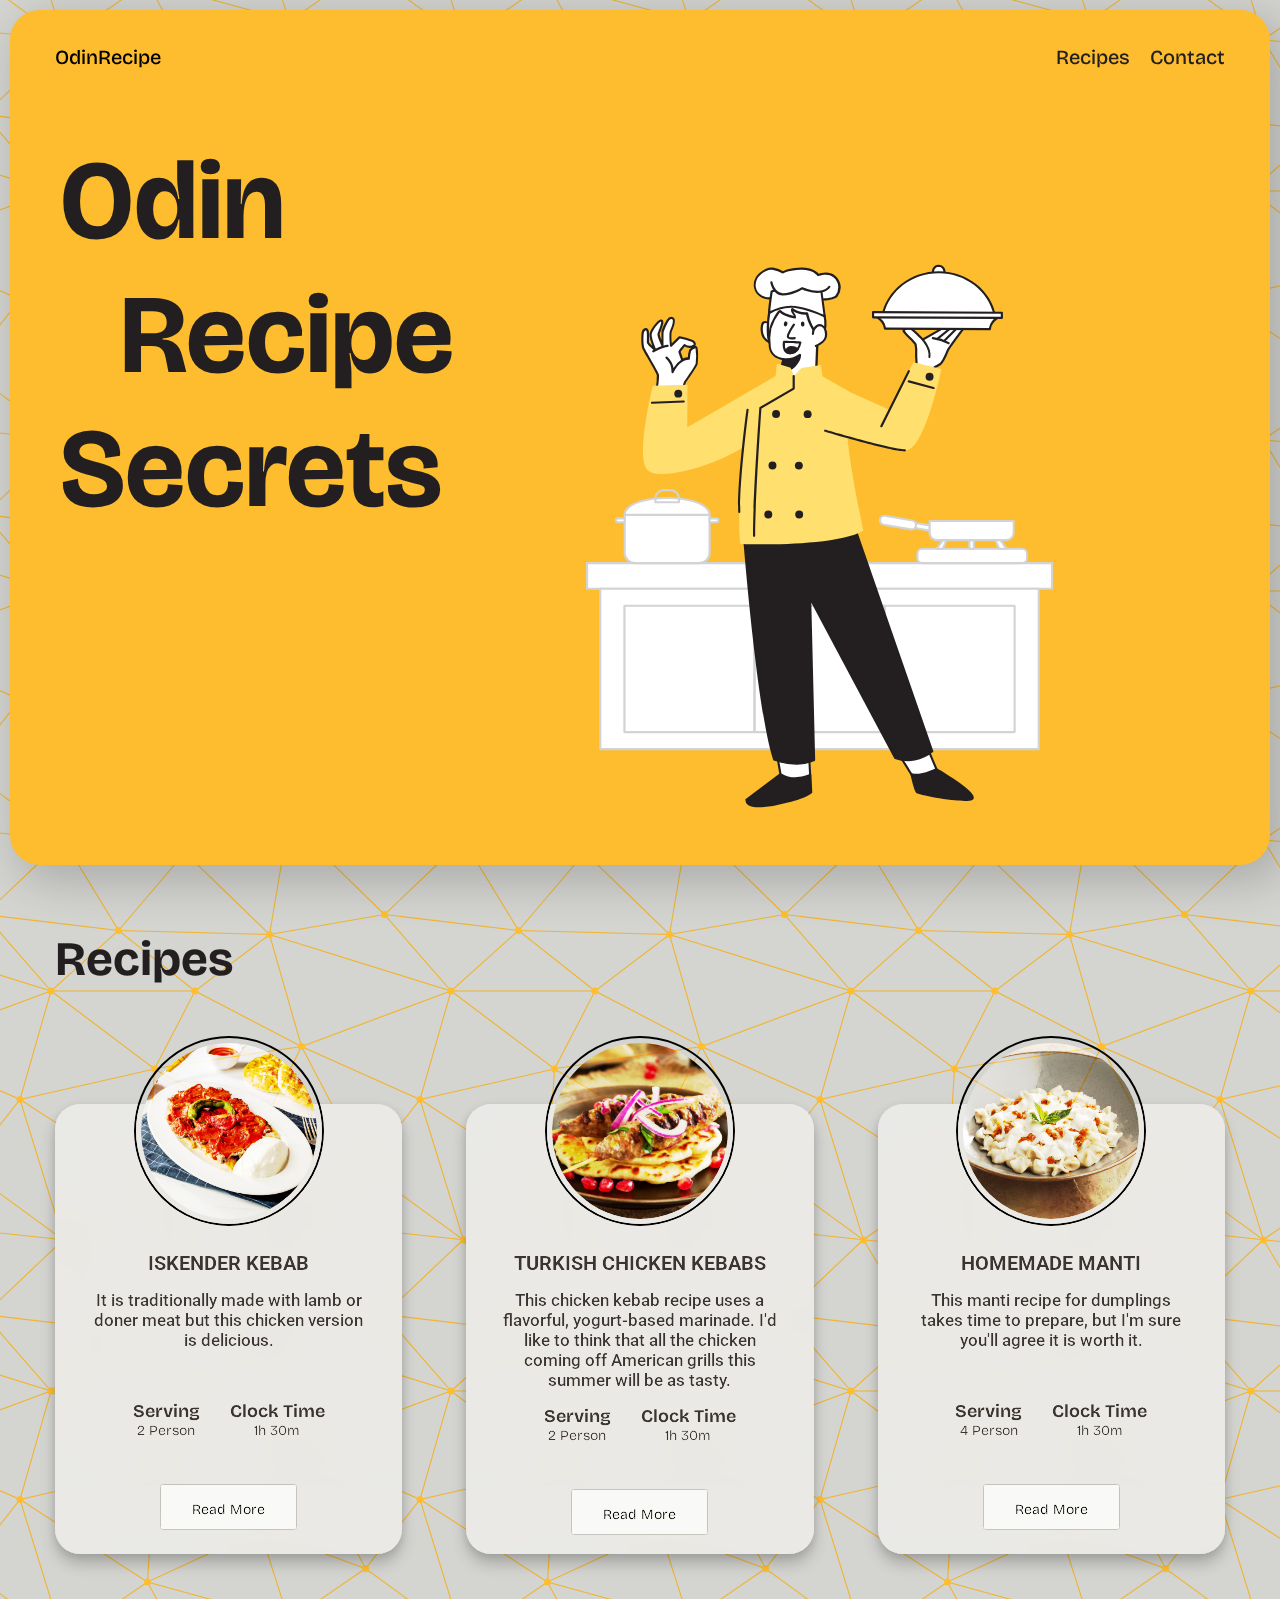
==== index.html @ cc800e06 "Initial commit: Basic files for static website setup" ====
<!DOCTYPE html>
<html lang="en">

<head>
  <meta charset="UTF-8">
  <meta name="viewport" content="width=device-width, initial-scale=1.0">
  <title>Odin Recipes</title>
  <link rel="stylesheet" href="./styles.css">
</head>

<body>
  <section class="header">
    <nav>
      <ul class="nav-items">
        <li class="logo"><a href="./index.html">OdinRecipe</a></li>
        <li>Recipes</li>
        <li>Contact</li>
      </ul>
    </nav>

    <div class="cooker">
      <img src="./assets/images/construction-worker-1.svg" alt="image" height="700px">
    </div>

    <div class="text">
      <h1>Odin <span id="recipe"> Recipe</span> Secrets</h1>
    </div>
  </section>

  <!-- Recipes -->
  <section class="recipes">
    <h2 class="title">Recipes</h2>
    <div class="container">
      <div class="item">
        <div class="food-img">
          <img src="./assets/images/Iskender-Kebab.jpg" alt="Iskender-Kebab">
        </div>
        <h3 class="food-name">Iskender Kebab</h3>
        <p class="food-description">It is traditionally made with lamb or doner meat but this chicken version is
          delicious.</p>

        <div class="details">
          <div class="serving">
            <h4>Serving</h4>
            <p>2 Person</p>
          </div>

          <div class="time">
            <h4>Clock Time</h4>
            <p>1h 30m</p>
          </div>
        </div>

        <!-- btn -->
        <button class="btn"><a href="./recipes/iskender-kebab.html">Read More</a></button>

      </div>
      <div class="item">
        <div class="food-img">
          <img src="./assets/images/Lula_kebab_2.jpg" alt="Iskender-Kebab">
        </div>
        <h3 class="food-name">Turkish Chicken Kebabs</h3>
        <p class="food-description">This chicken kebab recipe uses a flavorful, yogurt-based marinade. I'd like to think
          that all the chicken coming off American grills this summer will be as tasty.</p>
        <div class="details">
          <div class="serving">
            <h4>Serving</h4>
            <p>2 Person</p>
          </div>
          <div class="time">
            <h4>Clock Time</h4>
            <p>1h 30m</p>
          </div>
        </div>

        <!-- btn -->
        <button class="btn btn-2"><a href="./recipes/chicken-kebabs.html">Read More</a></button>

      </div>

      <div class="item">
        <div class="food-img">
          <img src="./assets/images/manti-1.jpg" alt="Iskender-Kebab">
        </div>
        <h3 class="food-name">Homemade Manti</h3>
        <p class="food-description">This manti recipe for dumplings takes time to prepare, but I'm sure you'll agree it
          is worth it.</p>

        <div class="details">
          <div class="serving">
            <h4>Serving</h4>
            <p>4 Person</p>
          </div>

          <div class="time">
            <h4>Clock Time</h4>
            <p>1h 30m</p>
          </div>

        </div>

        <!-- btn -->
        <button class="btn"> <a href="./recipes/manti.html">Read More</a></button>

      </div>
    </div>
  </section>
</body>

</html>
---- styles.css ----
@import url("https://fonts.googleapis.com/css2?family=Bricolage+Grotesque:opsz,wght@10..48,300;10..48,400;10..48,600;10..48,700&display=swap");
@import url("https://fonts.googleapis.com/css2?family=Roboto:wght@400;500;700&display=swap");
* {
  padding: 0;
  margin: 0;
  box-sizing: border-box;
  font-family: "Bricolage Grotesque", sans-serif;
}
body {
  background-image: url(./assets/images/endless-constellation.svg);
  color: #231f20;
}

.header {
  background-color: #fdbd2e;
  -webkit-box-shadow: 12px 12px 48px 4px rgba(0, 0, 0, 0.2);
  -moz-box-shadow: 12px 12px 48px 4px rgba(0, 0, 0, 0.2);
  box-shadow: 12px 12px 48px 4px rgba(0, 0, 0, 0.2);
  height: 95vh;
  border-radius: 30px;
  margin: 10px;
  position: relative;
}

nav {
  padding: 35px 45px;
}

.nav-items {
  display: flex;
  justify-content: flex-end;
  gap: 20px;
  list-style-type: none;
  font-family: "Bricolage Grotesque", sans-serif;
  font-size: 20px;
  font-weight: 500;
}

li a {
  text-decoration: none;
  color: #000;
}

li.logo {
  margin-right: auto;
}
.cooker {
  position: absolute;
  bottom: 0;
  right: 30px;
}
.cooker img {
  padding-top: 50px;
  height: 700px;
}
.text {
  width: 50px;
  margin: 30px 50px;
  color: #231f20;
}
.text h1 {
  font-size: 7em;

  font-weight: 700;
}
#recipe {
  padding-left: 60px;
}

/* Section 2 */
.recipes {
  margin: 10px;
  padding: 35px 45px;
}
.food-img {
  display: inline-block;
  border: 2px solid #000;
  border-radius: 50%;
  height: 190px;
  width: 190px;
  position: relative;
  margin-top: -100px;
  padding: 5px;
}
.food-img img {
  width: 100%;
  height: 100%;
  object-fit: cover;
  border-radius: 50%;
}
h2.title {
  padding: 20px 0;
  margin-bottom: 6rem;
  font-size: 3em;
}
h3.food-name {
  font-family: "Roboto", sans-serif;
  text-transform: uppercase;
  font-size: 20px;
  margin-top: 10px;
}
.food-description {
  font-family: "Roboto", sans-serif;
  font-size: 17px;
  font-weight: 500;
}
.details p {
  font-size: 14px;
  font-weight: 400;
}
.details h4 {
  font-size: 18px;
  font-weight: 700;
}
.container {
  display: flex;
  justify-content: space-around;
  gap: 4em;
}

.item {
  height: 450px;
  text-align: center;
  border-radius: 25px;
  backdrop-filter: blur(31.2px);
  padding: 2rem;
  box-shadow: 0 2px 10px rgb(0 0 0 / 10%), 0 10px 15px rgb(0 0 0 / 20%);
  box-sizing: border-box;
  background-image: linear-gradient(
    45deg,
    rgba(255, 255, 255, 0.5),
    rgba(255, 255, 255, 0.5)
  );
  width: 100%;
  min-height: 70px;
  mix-blend-mode: hard-light;
}

.item > *:not(.food-img) {
  padding-top: 15px;
}

.details {
  display: flex;
  justify-content: center;
  gap: 30px;
}

.btn {
  font-size: 14px;
  margin-top: 45px;
  padding: 10px 30px;
  cursor: pointer;
}
.btn a {
  text-decoration: none;
  color: #000;
}
.container > .item:nth-child(1) .details {
  margin-top: 35px;
}
.container > .item:nth-child(3) .details {
  margin-top: 35px;
}
.btn-2 {
  margin-top: 45px;
}

@media (max-width: 1250px) {
  .cooker img {
    height: 400px;
    bottom: 0;
    right: 0;
  }
  .text {
    width: 100%;
    overflow: hidden;
  }
  .text h1 {
    font-size: 4em;
  }
  #recipe {
    padding: 0;
  }
  .container {
    flex-direction: column;
    align-items: center;
  }
  .item {
    margin-bottom: 100px;
    width: 400px;
  }
}
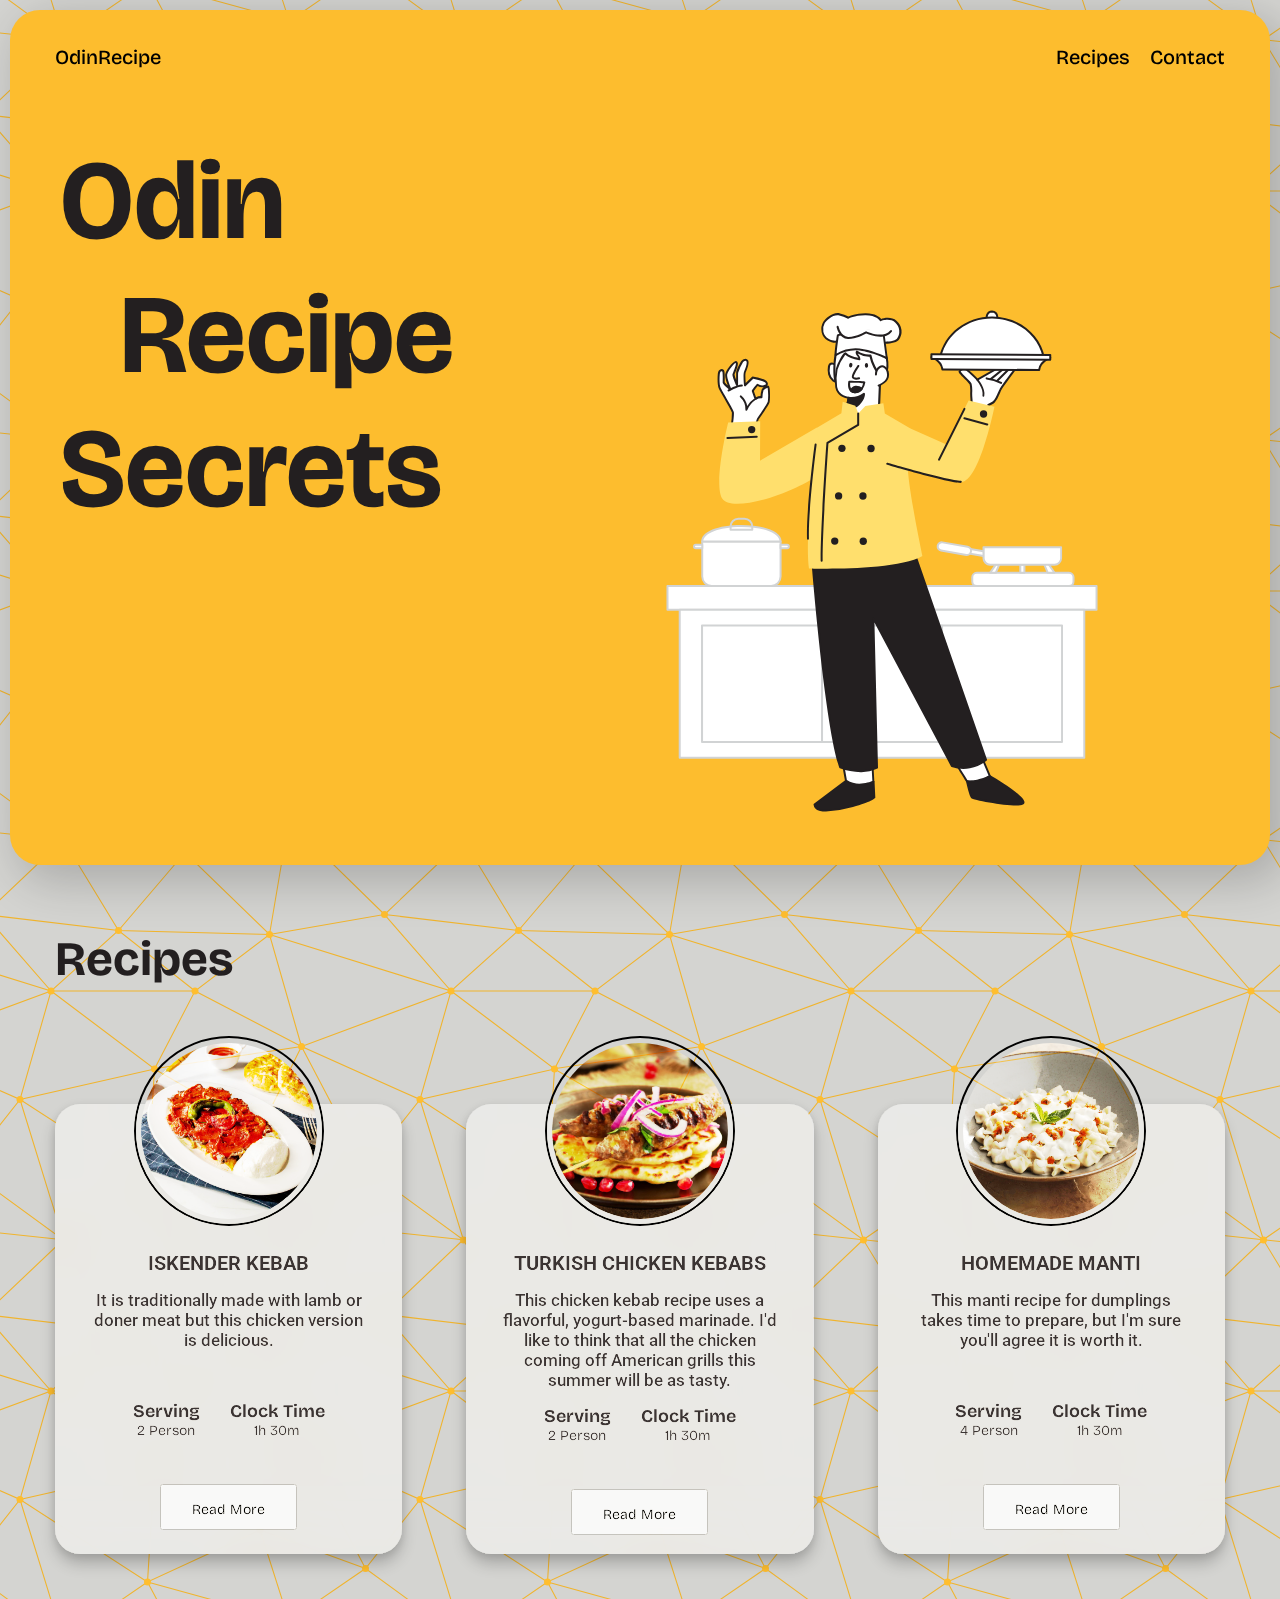
==== commit 4da36ea2: "feat: Add smooth scrolling for anchor links" ====
--- a/index.html
+++ b/index.html
@@ -13,8 +13,8 @@
     <nav>
       <ul class="nav-items">
         <li class="logo"><a href="./index.html">OdinRecipe</a></li>
-        <li>Recipes</li>
-        <li>Contact</li>
+        <li><a href="#recipes">Recipes</a></li>
+        <li><a href="./index.html">Contact</a></li>
       </ul>
     </nav>
 
@@ -28,7 +28,7 @@
   </section>
 
   <!-- Recipes -->
-  <section class="recipes">
+  <section class="recipes" id="recipes">
     <h2 class="title">Recipes</h2>
     <div class="container">
       <div class="item">
@@ -102,6 +102,19 @@
         <!-- btn -->
         <button class="btn"> <a href="./recipes/manti.html">Read More</a></button>
 
+        <!-- Scrolling smoothly  -->
+        <script>
+          document.querySelectorAll('a[href^="#"]').forEach(anchor => {
+            anchor.addEventListener('click', function (e) {
+              e.preventDefault();
+
+              document.querySelector(this.getAttribute('href')).scrollIntoView({
+                behavior: 'smooth'
+              });
+            });
+          });
+
+        </script>
       </div>
     </div>
   </section>
--- a/styles.css
+++ b/styles.css
@@ -6,6 +6,7 @@
   box-sizing: border-box;
   font-family: "Bricolage Grotesque", sans-serif;
 }
+
 body {
   background-image: url(./assets/images/endless-constellation.svg);
   color: #231f20;
@@ -24,6 +25,8 @@
 
 nav {
   padding: 35px 45px;
+  position: relative;
+  z-index: 77777;
 }
 
 .nav-items {
@@ -37,8 +40,33 @@
 }
 
 li a {
+  position: relative;
   text-decoration: none;
   color: #000;
+  padding-bottom: 3px;
+  scroll-behavior: smooth;
+}
+
+.nav-items > li a::before {
+  content: "";
+  width: 90%;
+  height: 2px;
+  position: absolute;
+  left: 0;
+  bottom: 0;
+  background-color: #ffffff;
+  transition: 0.5s transform ease;
+  transform: scale3d(0, 1, 1);
+  transform-origin: 0 50%;
+}
+
+.nav-items > li a:hover::before {
+  transform: scale3d(1, 1, 1);
+}
+
+.nav-items > li a::before {
+  background: #fdfdfd;
+  transform-origin: 0 50%;
 }
 
 li.logo {
@@ -47,11 +75,11 @@
 .cooker {
   position: absolute;
   bottom: 0;
-  right: 30px;
+  right: 0px;
 }
 .cooker img {
-  padding-top: 50px;
-  height: 700px;
+  margin-top: 100px;
+  height: 600px;
 }
 .text {
   width: 50px;
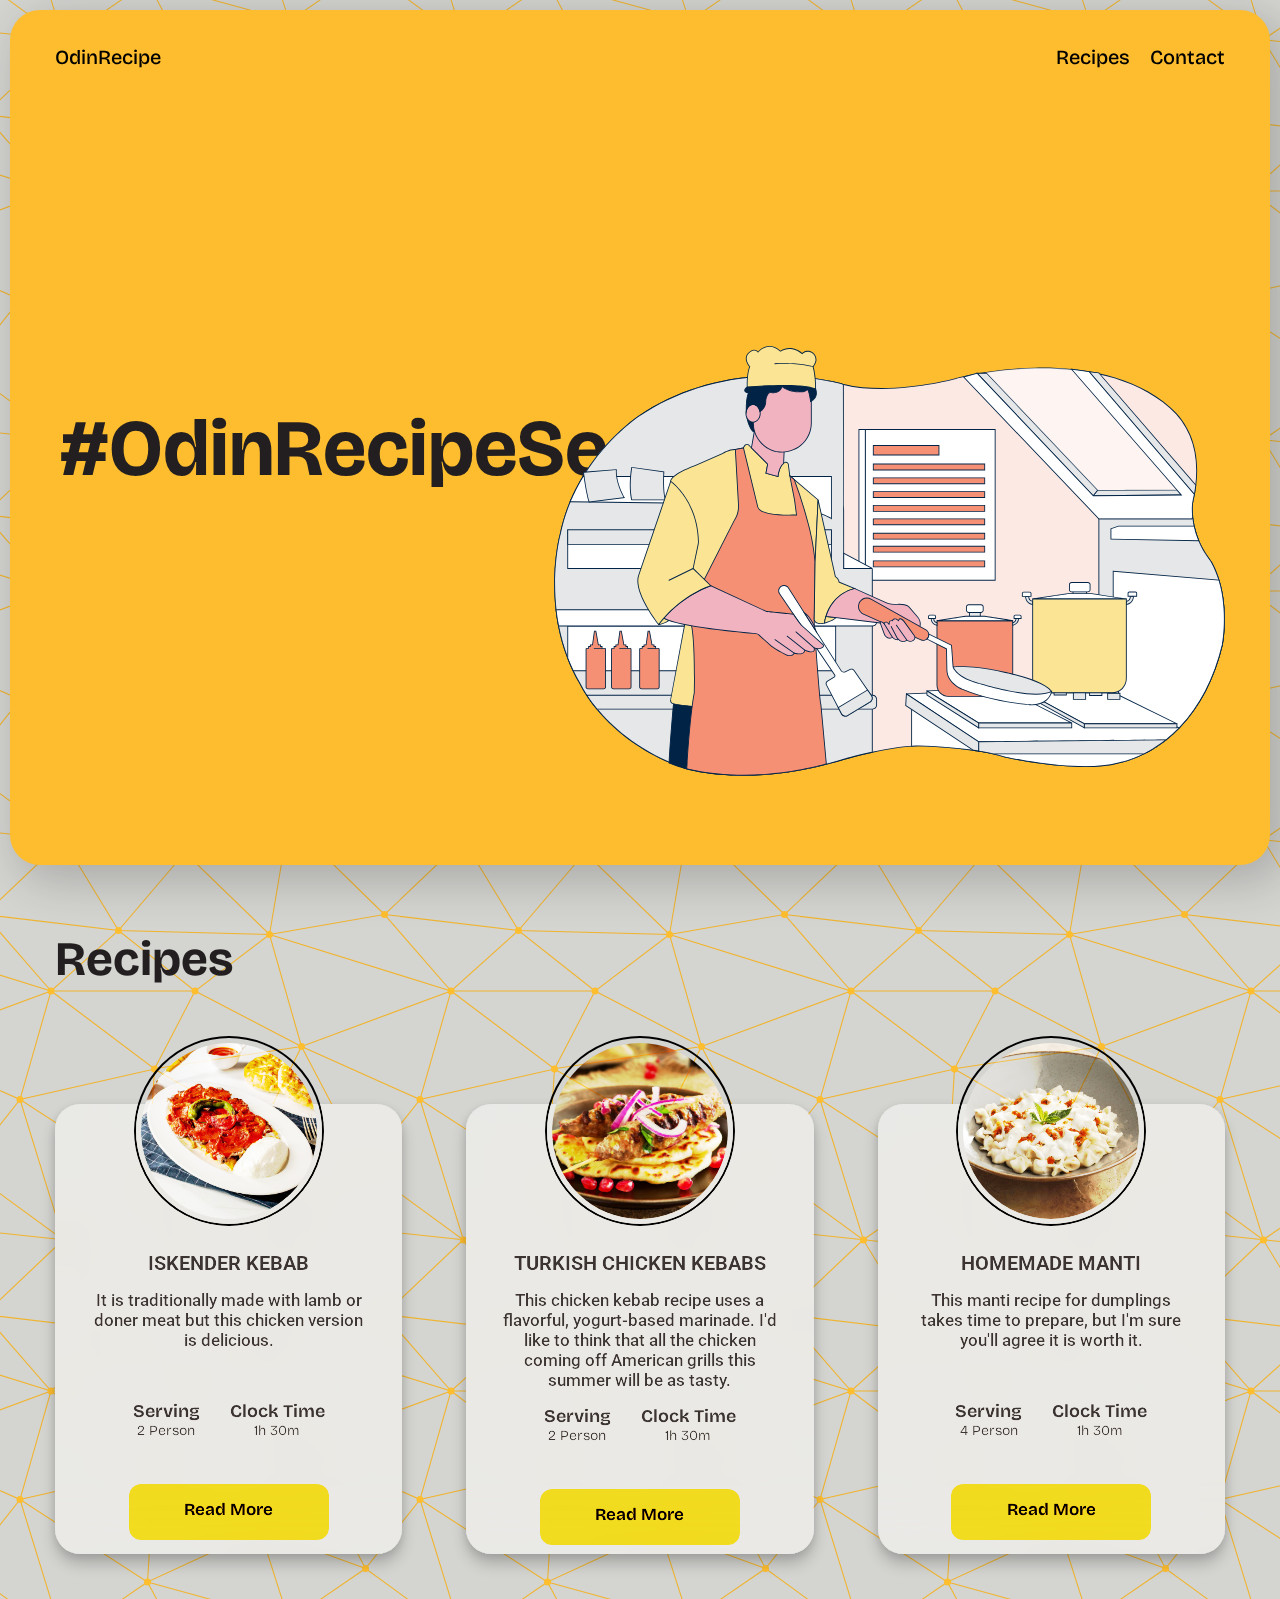
==== commit 76855d06: "feat : Added mobile resposive feature" ====
--- a/index.html
+++ b/index.html
@@ -19,11 +19,12 @@
     </nav>
 
     <div class="cooker">
-      <img src="./assets/images/construction-worker-1.svg" alt="image" height="700px">
+      <img src="./assets/images/Male-chef-cooking-in-kitchen.svg" alt="image" height="700px">
     </div>
 
     <div class="text">
-      <h1>Odin <span id="recipe"> Recipe</span> Secrets</h1>
+      <h1>#Odin<span id="recipetext">Recipe</span><span id="secretstext">Secrets</span>
+      </h1>
     </div>
   </section>
 
--- a/styles.css
+++ b/styles.css
@@ -47,7 +47,7 @@
   scroll-behavior: smooth;
 }
 
-.nav-items > li a::before {
+.nav-items > li:not(:first-child) a::before {
   content: "";
   width: 90%;
   height: 2px;
@@ -60,11 +60,11 @@
   transform-origin: 0 50%;
 }
 
-.nav-items > li a:hover::before {
+.nav-items > li:not(:first-child) a:hover::before {
   transform: scale3d(1, 1, 1);
 }
 
-.nav-items > li a::before {
+.nav-items > li:not(:first-child) a::before {
   background: #fdfdfd;
   transform-origin: 0 50%;
 }
@@ -75,26 +75,25 @@
 .cooker {
   position: absolute;
   bottom: 0;
-  right: 0px;
+  right: 0;
 }
 .cooker img {
+  width: 100%;
   margin-top: 100px;
   height: 600px;
 }
 .text {
+  display: flex;
+  align-items: center;
+  height: 70vh;
   width: 50px;
   margin: 30px 50px;
   color: #231f20;
 }
 .text h1 {
-  font-size: 7em;
-
+  font-size: 5em;
   font-weight: 700;
 }
-#recipe {
-  padding-left: 60px;
-}
-
 /* Section 2 */
 .recipes {
   margin: 10px;
@@ -174,11 +173,38 @@
   gap: 30px;
 }
 
+/* CSS */
 .btn {
-  font-size: 14px;
+  background-color: #d79913;
+  border-radius: 12px;
+  max-width: 200px;
+  color: #000;
+  cursor: pointer;
+  font-weight: bold;
+  font-size: 17px;
+  cursor: pointer;
+  padding: 20px 30px;
+  text-align: center;
+  transition: 200ms;
   margin-top: 45px;
-  padding: 10px 30px;
-  cursor: pointer;
+  width: 100%;
+  border: 0;
+  user-select: none;
+  -webkit-user-select: none;
+  touch-action: manipulation;
+}
+
+.btn:not(:disabled):hover,
+.btn:not(:disabled):focus {
+  outline: 0;
+  background: #926709;
+  box-shadow: 0 0 0 2px rgba(0, 0, 0, 0.2), 0 3px 8px 0 rgba(0, 0, 0, 0.15);
+}
+
+.btn:disabled {
+  filter: saturate(0.2) opacity(0.5);
+  -webkit-filter: saturate(0.2) opacity(0.5);
+  cursor: not-allowed;
 }
 .btn a {
   text-decoration: none;
@@ -194,28 +220,70 @@
   margin-top: 45px;
 }
 
-@media (max-width: 1250px) {
+/* Mobile Styles */
+@media only screen and (max-width: 400px) {
+  .header {
+    margin: 0;
+    border-radius: 0;
+    border-bottom-left-radius: 30px;
+    border-bottom-right-radius: 30px;
+  }
+
+  nav {
+    padding: 20px;
+  }
+
+  .nav-items {
+    font-size: 16px;
+  }
+  .text h1 {
+    font-size: 2em;
+  }
   .cooker img {
     height: 400px;
-    bottom: 0;
-    right: 0;
   }
   .text {
+    margin: 50px 0px 0 0px;
     width: 100%;
-    overflow: hidden;
-  }
-  .text h1 {
-    font-size: 4em;
-  }
-  #recipe {
-    padding: 0;
+    align-items: flex-start;
+    justify-content: center;
+    font-size: 15px;
+  }
+  #recipetext {
+    padding: 10px;
+  }
+  .recipes {
+    margin: 0;
+    padding: 20px;
+  }
+
+  h2.title {
+    font-size: 2em;
   }
   .container {
     flex-direction: column;
     align-items: center;
   }
+
+  .food-img {
+    height: 100px;
+    width: 100px;
+  }
   .item {
-    margin-bottom: 100px;
-    width: 400px;
-  }
-}
+    width: 300px;
+    height: 400px;
+  }
+  h3.food-name {
+    font-size: 15px;
+  }
+  .food-description {
+    font-size: 15px;
+  }
+  .details p {
+    font-size: 12px;
+    font-weight: 700;
+  }
+  .details h4 {
+    font-size: 15px;
+  }
+}
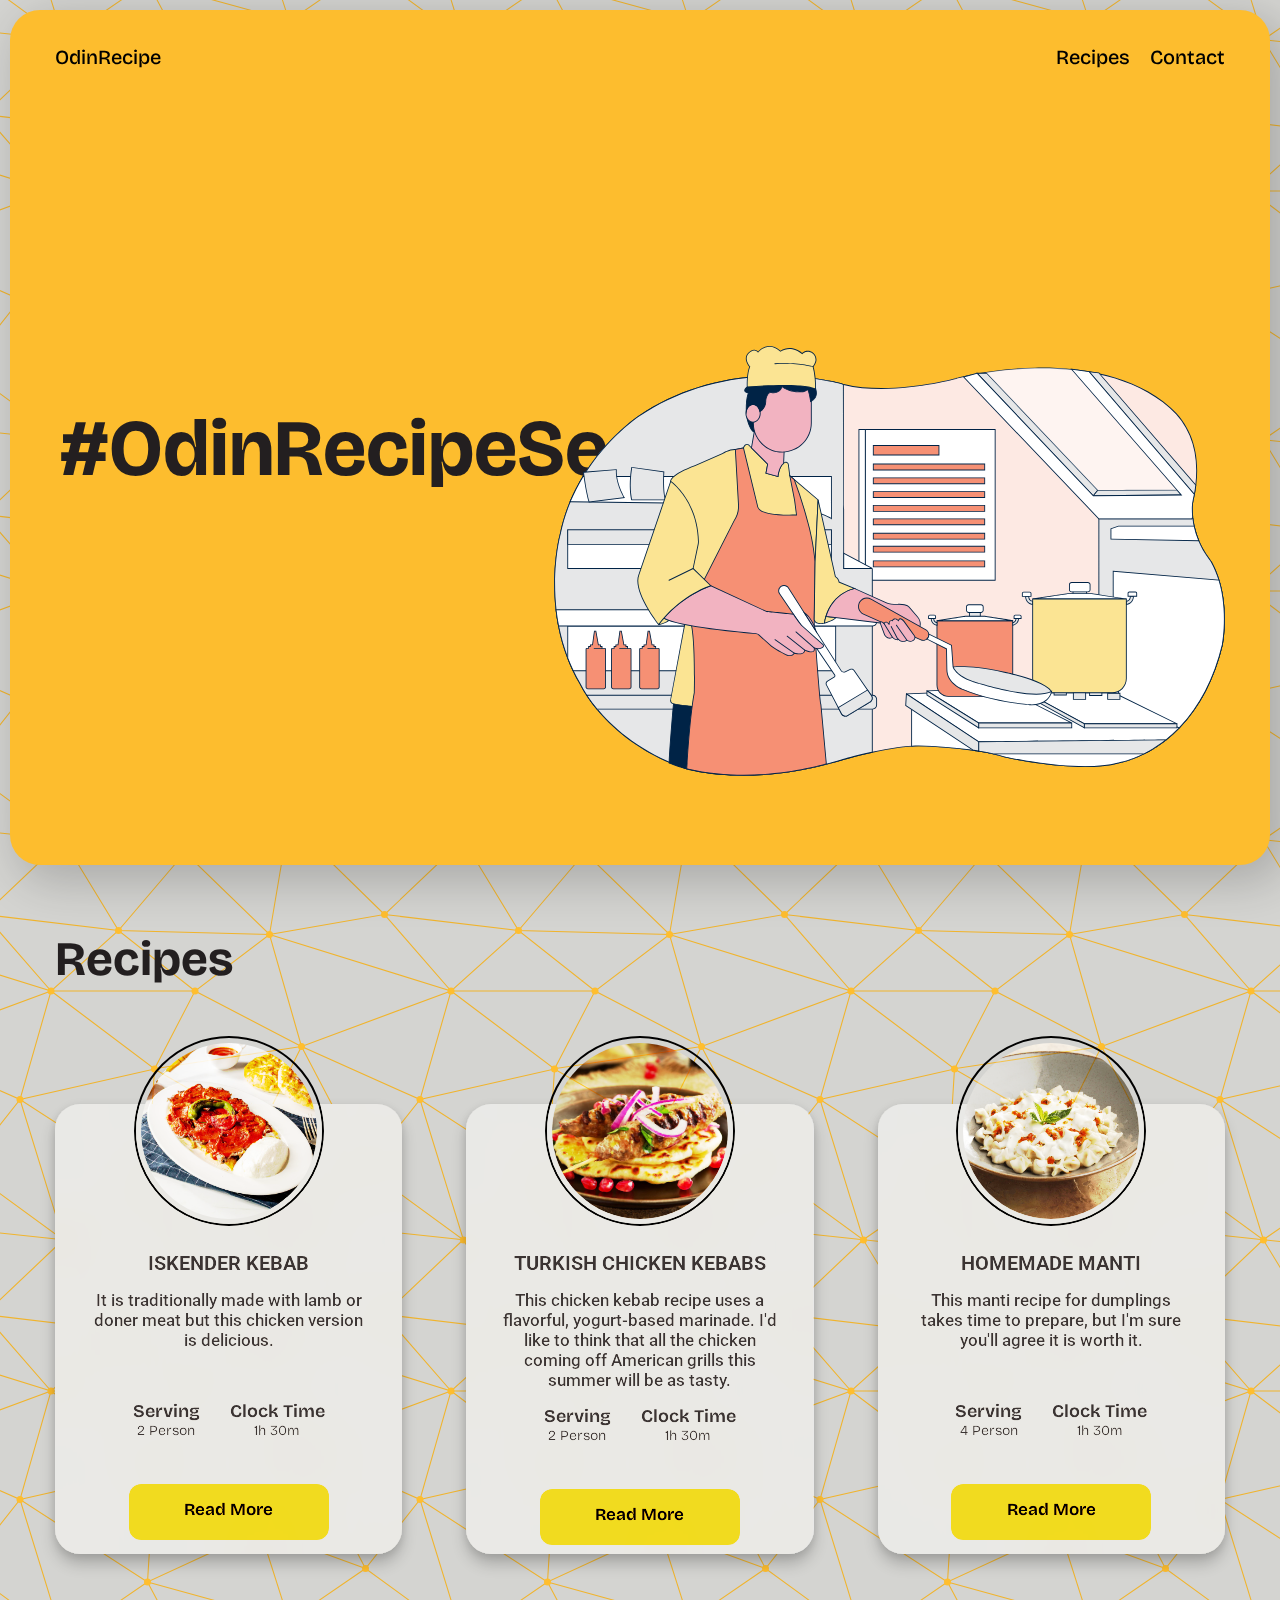
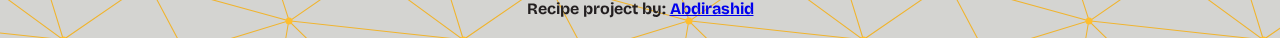
==== commit a83f6111: "fix : fixed some bugs like mobile responsive and etc" ====
--- a/index.html
+++ b/index.html
@@ -102,23 +102,31 @@
 
         <!-- btn -->
         <button class="btn"> <a href="./recipes/manti.html">Read More</a></button>
-
-        <!-- Scrolling smoothly  -->
-        <script>
-          document.querySelectorAll('a[href^="#"]').forEach(anchor => {
-            anchor.addEventListener('click', function (e) {
-              e.preventDefault();
-
-              document.querySelector(this.getAttribute('href')).scrollIntoView({
-                behavior: 'smooth'
-              });
-            });
-          });
-
-        </script>
       </div>
     </div>
   </section>
+
+  <footer class="footer">
+    <h4 class="footer-text">Recipe project by: <a
+        href="https://www.linkedin.com/in/abdulrashid-mowlid-a1937915a/">Abdirashid</a></h4>
+  </footer>
+
+
+
+
+  <!-- Scrolling smoothly  -->
+  <script>
+    document.querySelectorAll('a[href^="#"]').forEach(anchor => {
+      anchor.addEventListener('click', function (e) {
+        e.preventDefault();
+
+        document.querySelector(this.getAttribute('href')).scrollIntoView({
+          behavior: 'smooth'
+        });
+      });
+    });
+
+  </script>
 </body>
 
 </html>--- a/styles.css
+++ b/styles.css
@@ -220,8 +220,13 @@
   margin-top: 45px;
 }
 
+.footer {
+  text-align: center;
+  margin-bottom: 20px;
+}
+
 /* Mobile Styles */
-@media only screen and (max-width: 400px) {
+@media only screen and (min-width: 300px) and (max-width: 960px) {
   .header {
     margin: 0;
     border-radius: 0;
